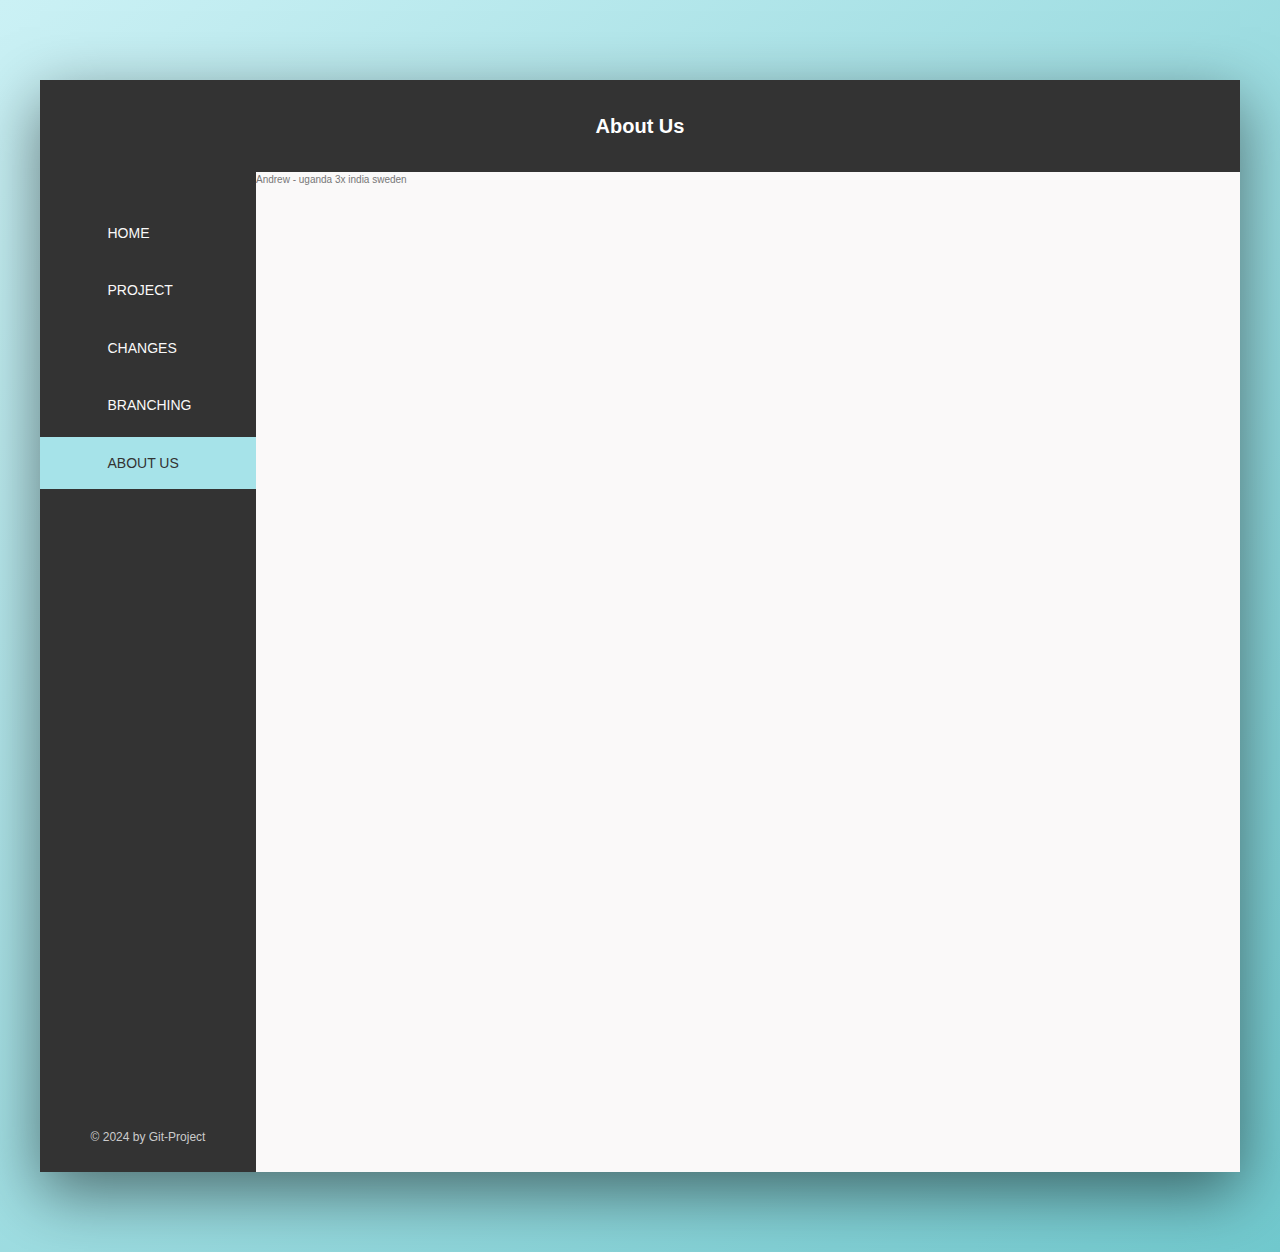
==== about-us.html @ fc48f602 "added about-us.html and updated information inside for chosen page" ====
<!DOCTYPE html>
<html lang="en">

<head>
    <meta charset="UTF-8">
    <meta name="viewport" content="width=device-width, initial-scale=1.0">
    <title>GIT Assignment</title>
    <link rel="stylesheet" href="styles/index.css">
    <link rel="stylesheet" href="styles/layout.css">
    <link rel="stylesheet" href="styles/variables.css">
    <link rel="stylesheet" href="styles/components.css">
</head>

<body>
    <div class="container">
        <header class="header">
            <h1 class="header__page-title">
                About Us
            </h1>
        </header>
        <div class="content">
            <div class="sidebar">
                <ul class="side-nav">
                    <li class="side-nav__item">
                        <a href="#" class="side-nav__link">
                            <svg class="side-nav__icon">
                                <use xlink:href="img/sprite.svg#icon-home"></use>
                            </svg>
                            <span>Home</span>
                        </a>
                    </li>
                    <li class="side-nav__item">
                        <a href="#" class="side-nav__link">
                            <svg class="side-nav__icon">
                                <use xlink:href="img/sprite.svg#icon-aircraft-take-off"></use>
                            </svg>
                            <span>Project</span>
                        </a>
                    </li>
                    <li class="side-nav__item">
                        <a href="#" class="side-nav__link">
                            <svg class="side-nav__icon">
                                <use xlink:href="img/sprite.svg#icon-key"></use>
                            </svg>
                            <span>Changes</span>
                        </a>
                    </li>
                    <li class="side-nav__item">
                        <a href="#" class="side-nav__link">
                            <svg class="side-nav__icon">
                                <use xlink:href="img/sprite.svg#icon-map"></use>
                            </svg>
                            <span>Branching</span>
                        </a>
                    </li>
                    <li class="side-nav__item side-nav__item--active">
                        <a href="#" class="side-nav__link side-nav__link--active"> 
                            <svg class="side-nav__icon">
                                <use xlink:href="img/sprite.svg#icon-map"></use>
                            </svg>
                            <span>About us</span>
                        </a>
                    </li>
                </ul>
                <div class="legal">
                    &copy; 2024 by Git-Project
                </div>
            </div>
            <div class="main-content">
                <!--Here we will put our content, erase the filler class and div-->
                <div class="filler">
                  Andrew - uganda
                  3x india
                  sweden
                </div>
                <!--Ends here-->
            </div>
        </div>
    </div>
</body>

</html>
---- styles/index.css ----
* {
    margin: 0;
    padding: 0;
}

*,
*::before,
*::after {
    box-sizing: border-box;
}

html {
    font-size: 62.5%;
    min-height: 100vh;
}

body {
    color: var(--grey-dark-2);
    font-family: "Open Sans", sans-serif;
    font-weight: 400;
    line-height: 1.6;
    background-image: linear-gradient(to right bottom, var(--color-primary-light), var(--color-primary-dark));
    background-size: cover;
    background-repeat: no-repeat;
}
---- styles/layout.css ----
.container {
    max-width: 120rem;
    margin: 8rem auto;
    background-color: var(--grey-light-1);
    box-shadow: var(--shadow-dark);

    /* TEMP HEIGH, we make this auto adjusted with content later */

    display: flex;
    flex-direction: column;

}

.header {
    background-color: var(--grey-dark-1);
    padding: 3rem;
    text-align: center;

    h1 {
        color: #fff;
    }
}

.content {
    display: flex;
    flex-direction: row;
}

.sidebar {
    display: flex;
    flex: 0 0 18%;
    background-color: var(--grey-dark-1);
    flex-direction: column;
    justify-content: space-between;
}

.main-content {
    flex-grow: 1;
    background: var(--grey-light-1);
}

.filler {
    height: 100rem;
}
---- styles/variables.css ----
:root {
    --color-primary: #A6E3E9;
    --color-primary-light: #CBF1F5;
    --color-primary-dark: #71C9CE;

    --grey-light-1: #faf9f9;
    --grey-light-2: #f4f2f2;
    --grey-light-3: #f0eeee;
    --grey-light-4: #ccc;

    --grey-dark-1: #333;
    --grey-dark-2: #777;
    --grey-dark-3: #999;

    --shadow-dark: 0 2rem 6rem rgba(0, 0, 0, 0.5);
    --shadow-light: 0 2rem 5rem rgba(0, 0, 0, 0.075);
    --line: 1px solid var(--grey-light-3);
}
---- styles/components.css ----
.side-nav {
    font-size: 1.4rem;
    list-style: none;
    margin-top: 3.5rem;
}

.side-nav__item {
    position: relative;

    &:not(:last-child) {
        margin-bottom: .5rem;
    }
}

.side-nav__item::before {
    content: "";
    position: absolute;
    top: 0;
    left: 0;
    height: 100%;
    width: 3px;
    background-color: var(--color-primary);
    transform: scaleY(0);
}

.side-nav__item:hover::before,
.side-nav__item--active::before {
    transform: scaleY(1);
    width: 100%;
    transition: transform .2s, width .4s cubic-bezier(1, 0, 0, 1) .2s, background-color .1s;
}

.side-nav__link.side-nav__link--active {

    &:link,
    &:visited {
        color: var(--grey-dark-1);
    }
}

.side-nav__item:active::before {
    background-color: var(--color-primary-light);
}


.side-nav__link {

    &:link,
    &:visited {
        color: var(--grey-light-1);
        text-decoration: none;
        text-transform: uppercase;
        display: block;
        padding: 1.5rem 3rem;
        display: flex;
        align-items: center;
        z-index: 1;
        position: relative;
        transition: none;
    }

    &:hover {
        color: var(--grey-dark-1);
        transition: color 0s .4s;
    }
}

.side-nav__icon {
    width: 1.75rem;
    height: 1.75rem;
    margin-right: 2rem;
    fill: currentColor;
}

.legal {
    font-size: 1.2rem;
    text-align: center;
    padding: 2.5rem;
    color: var(--grey-light-4);
}
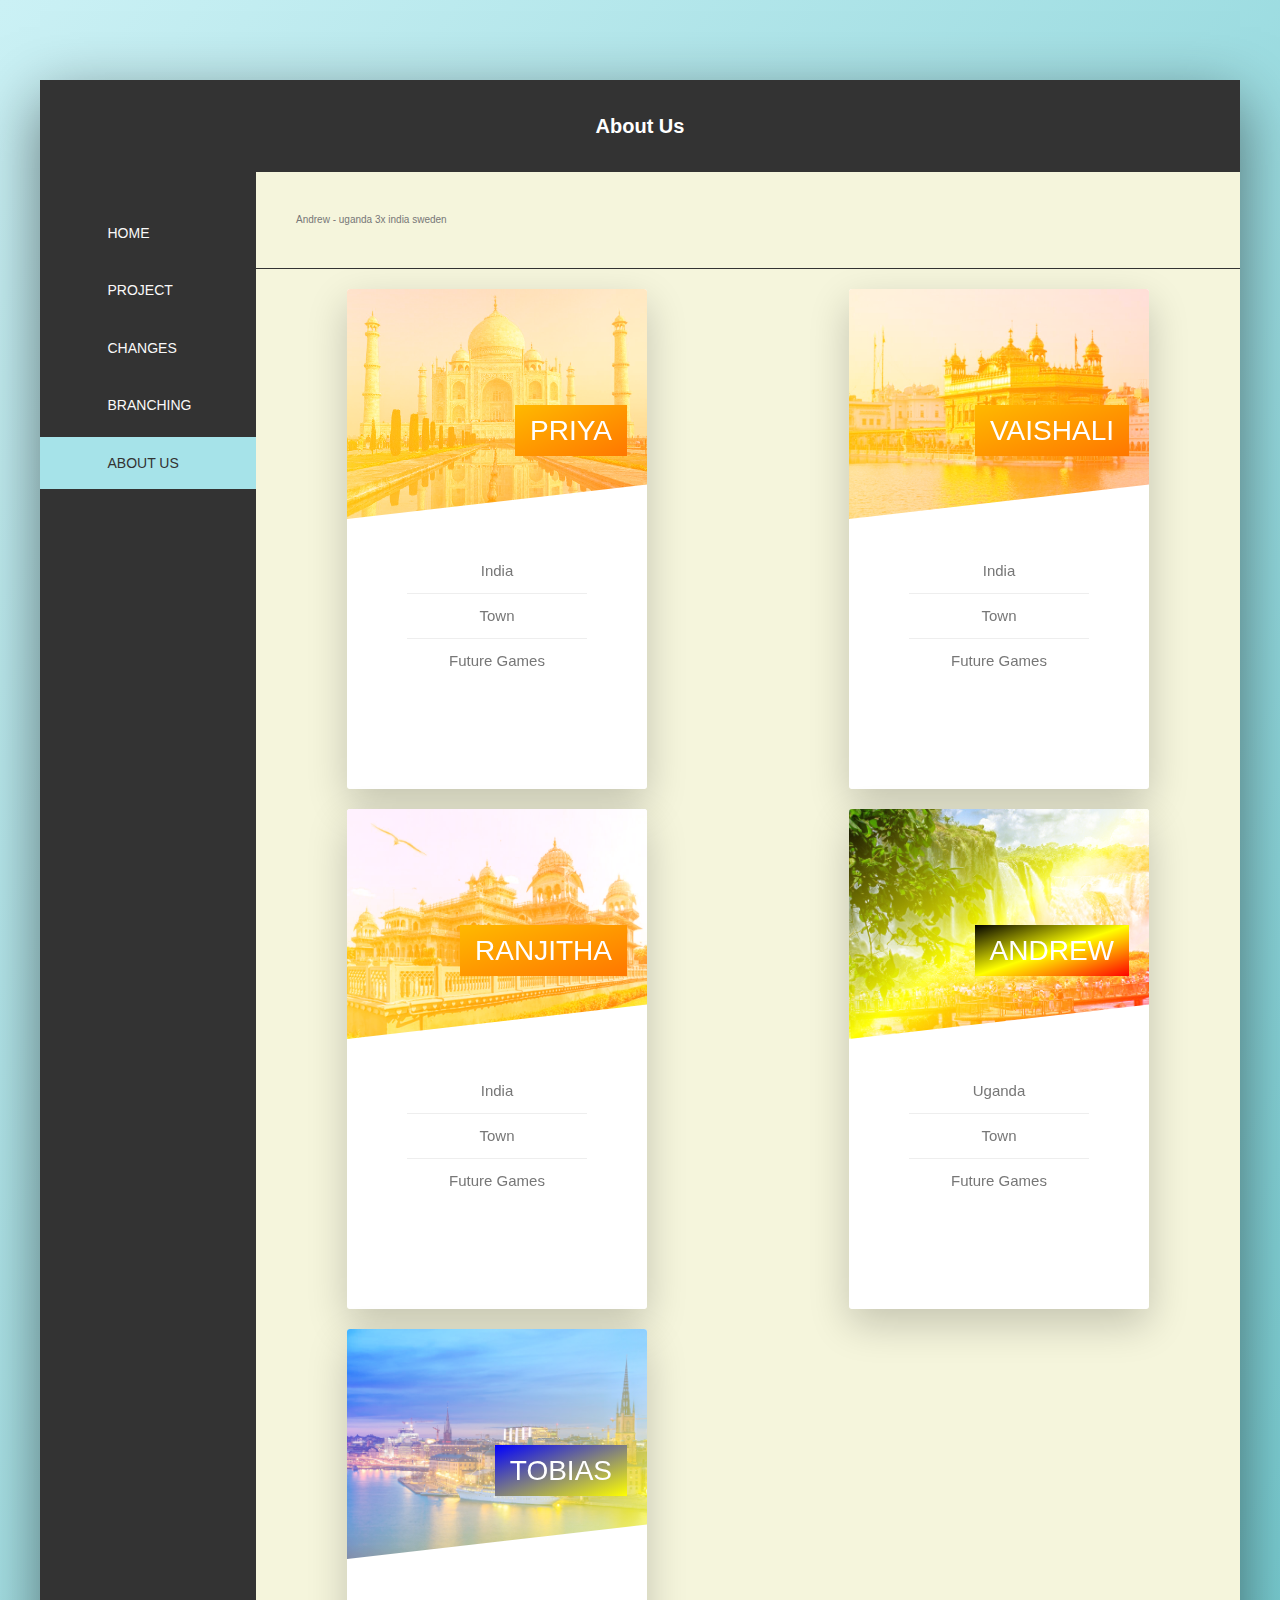
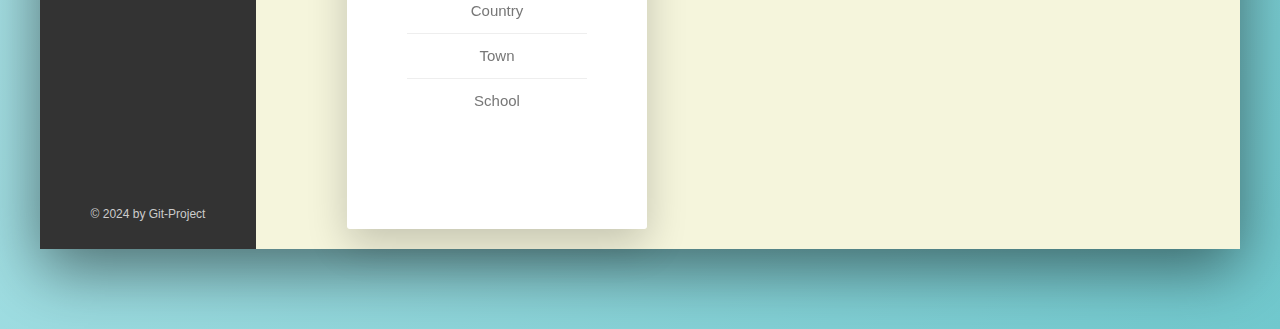
==== commit f6ee9db1: "updated about-us page and created card component" ====
--- a/about-us.html
+++ b/about-us.html
@@ -9,6 +9,7 @@
     <link rel="stylesheet" href="styles/layout.css">
     <link rel="stylesheet" href="styles/variables.css">
     <link rel="stylesheet" href="styles/components.css">
+    <link rel="stylesheet" href="styles/card.css">
 </head>
 
 <body>
@@ -54,7 +55,7 @@
                         </a>
                     </li>
                     <li class="side-nav__item side-nav__item--active">
-                        <a href="#" class="side-nav__link side-nav__link--active"> 
+                        <a href="#" class="side-nav__link side-nav__link--active">
                             <svg class="side-nav__icon">
                                 <use xlink:href="img/sprite.svg#icon-map"></use>
                             </svg>
@@ -68,10 +69,146 @@
             </div>
             <div class="main-content">
                 <!--Here we will put our content, erase the filler class and div-->
-                <div class="filler">
-                  Andrew - uganda
-                  3x india
-                  sweden
+                <div class=".about-us">
+                    <div class="about-us__intro">
+                        Andrew - uganda
+                        3x india
+                        sweden
+                    </div>
+                    <div class="about-us__grid">
+                        <div class="grid__item">
+                            <div class="card">
+                                <div class="card__side card__side--front">
+                                    <div class="card__picture card__picture--india-1">
+                                        &nbsp;
+                                    </div>
+                                    <h4 class="card__heading">
+                                        <span class="card__heading-span card__heading-span--india">
+                                            Priya
+                                        </span>
+                                    </h4>
+                                    <div class="card__details">
+                                        <ul>
+                                            <li>India</li>
+                                            <li>Town</li>
+                                            <li>Future Games</li>
+                                        </ul>
+                                    </div>
+                                </div>
+
+                                <div class="card__side card__side--back card--india">
+                                    <div class="card__flag--india">
+                                    </div>
+                                </div>
+                            </div>
+                        </div>
+
+                        <div class="grid__item">
+                            <div class="card">
+                                <div class="card__side card__side--front">
+                                    <div class="card__picture card__picture--india-2">
+                                        &nbsp;
+                                    </div>
+                                    <h4 class="card__heading">
+                                        <span class="card__heading-span card__heading-span--india">
+                                            Vaishali
+                                        </span>
+                                    </h4>
+                                    <div class="card__details">
+                                        <ul>
+                                            <li>India</li>
+                                            <li>Town</li>
+                                            <li>Future Games</li>
+                                        </ul>
+                                    </div>
+                                </div>
+
+                                <div class="card__side card__side--back card--india">
+                                    <div class="card__flag--india">
+                                    
+                                    </div>
+                                </div>
+                            </div>
+                        </div>
+                        <div class="grid__item">
+                            <div class="card">
+                                <div class="card__side card__side--front">
+                                    <div class="card__picture card__picture--india-3">
+                                        &nbsp;
+                                    </div>
+                                    <h4 class="card__heading">
+                                        <span class="card__heading-span card__heading-span--india">
+                                            Ranjitha
+                                        </span>
+                                    </h4>
+                                    <div class="card__details">
+                                        <ul>
+                                            <li>India</li>
+                                            <li>Town</li>
+                                            <li>Future Games</li>
+                                        </ul>
+                                    </div>
+                                </div>
+
+                                <div class="card__side card__side--back card--india">
+                                    <div class="card__flag--india">
+                                    
+                                    </div>
+                                </div>
+                            </div>
+                        </div>
+                        <div class="grid__item">
+                            <div class="card">
+                                <div class="card__side card__side--front">
+                                    <div class="card__picture card__picture--uganda">
+                                    </div>
+                                    <h4 class="card__heading">
+                                        <span class="card__heading-span card__heading-span--uganda">
+                                            Andrew
+                                        </span>
+                                    </h4>
+                                    <div class="card__details">
+                                        <ul>
+                                            <li>Uganda</li>
+                                            <li>Town</li>
+                                            <li>Future Games</li>
+                                        </ul>
+                                    </div>
+                                </div>
+
+                                <div class="card__side card__side--back card--uganda">
+                                    <div class="card__flag--uganda"></div>
+                                </div>
+                            </div>
+                        </div>
+                        <div class="grid__item">
+                            <div class="card">
+                                <div class="card__side card__side--front">
+                                    <div class="card__picture card__picture--sweden">
+                                        &nbsp;
+                                    </div>
+                                    <h4 class="card__heading">
+                                        <span class="card__heading-span card__heading-span--sweden">
+                                            Tobias
+                                        </span>
+                                    </h4>
+                                    <div class="card__details">
+                                        <ul>
+                                            <li>Country</li>
+                                            <li>Town</li>
+                                            <li>School</li>
+                                        </ul>
+                                    </div>
+                                </div>
+
+                                <div class="card__side card__side--back card--sweden">
+                                    <div class="card__flag--sweden">
+                                        asdf
+                                    </div>
+                                </div>
+                            </div>
+                        </div>
+                    </div>
                 </div>
                 <!--Ends here-->
             </div>
--- a/styles/variables.css
+++ b/styles/variables.css
@@ -15,4 +15,7 @@
     --shadow-dark: 0 2rem 6rem rgba(0, 0, 0, 0.5);
     --shadow-light: 0 2rem 5rem rgba(0, 0, 0, 0.075);
     --line: 1px solid var(--grey-light-3);
+
+    --color-india-light: #ffb900;
+    --color-india-dark: #ff7700;
 }--- a/styles/components.css
+++ b/styles/components.css
@@ -77,4 +77,28 @@
     text-align: center;
     padding: 2.5rem;
     color: var(--grey-light-4);
+}
+
+.about-us__intro {
+    padding: 4rem;
+    background-color: beige;
+    border-bottom: 1px var(--grey-dark-1) solid;
+}
+
+.about-us__grid {
+    display: grid;
+    grid-template-columns: 1fr 1fr;
+    grid-template-rows: 1fr 1fr fr1 1fr;
+    gap: 2rem;
+    background-color: beige;
+    padding-top: 2rem;
+}
+
+.grid__item {
+    width: 100%;
+
+    &:last-child {
+
+        margin-bottom: 2rem;
+    }
 }--- a/styles/card.css
+++ b/styles/card.css
@@ -0,0 +1,169 @@
+.about-us__grid {
+    display: grid;
+    grid-template-columns: 1fr 1fr;
+    grid-template-rows: 1fr 1fr fr1 1fr;
+    gap: 2rem;
+    background-color: beige;
+}
+
+.grid__item {
+    width: 100%;
+
+    &:last-child {
+
+        margin-bottom: 2rem;
+    }
+}
+
+.card {
+    perspective: 150rem;
+    height: 50rem;
+    max-width: 30rem;
+    position: relative;
+    top: 50%;
+    left: 50%;
+    transform: translate(-50%, -50%);
+
+}
+
+.card__side {
+    border-radius: .3rem;
+    box-shadow: 0 1.5rem 4rem #00000033;
+    height: 50rem;
+    transition: all .2s ease;
+    min-width: 30rem;
+    backface-visibility: hidden;
+    overflow: hidden;
+    position: absolute;
+}
+
+.card__side--front {
+    background-color: #fff;
+}
+
+.card__side--back {
+    transform: rotateY(180deg);
+}
+
+.card:hover .card__side--front {
+    transform: rotateY(-180deg);
+}
+
+.card:hover .card__side--back {
+    transform: rotateY(0);
+}
+
+.card--india {
+    background-image: linear-gradient(to bottom, #ffb900, #fff, green);
+}
+
+.card--uganda {
+    background-image: linear-gradient(to bottom, black, yellow, red);
+}
+
+.card--sweden {
+    background-image: linear-gradient(to bottom, blue, yellow);
+}
+
+.card__flag--india {
+    margin-top: 50%;
+    height: 100%;
+    background-size: contain;
+    background-repeat: no-repeat;
+    background-blend-mode: screen;
+    background-image: url("../img/india-flag.png");
+}
+
+.card__flag--uganda {
+    margin-top: 50%;
+    height: 100%;
+    background-size: contain;
+    background-repeat: no-repeat;
+    background-blend-mode: screen;
+    background-image: url("../img/uganda-flag.png");
+}
+.card__flag--sweden {
+    margin-top: 50%;
+    height: 100%;
+    background-size: contain;
+    background-repeat: no-repeat;
+    background-blend-mode: screen;
+    background-image: url("../img/swedish-flag.png");
+}
+
+/* Front styling */
+
+.card__picture {
+    clip-path: polygon(0 0, 100% 0, 100% 85%, 0 100%);
+    height: 23rem;
+    background-size: cover;
+    background-blend-mode: screen;
+}
+
+.card__picture--india-1 {
+    background-image: linear-gradient(to right, var(--color-india-light), var(--color-india-dark)), url("../img/Taj-Mahal.jpg");
+}
+
+.card__picture--india-2 {
+    background-image: linear-gradient(to right, var(--color-india-light), var(--color-india-dark)), url("../img/Golden-Temple.jpg");
+}
+
+.card__picture--india-3 {
+    background-image: linear-gradient(to right, var(--color-india-light), var(--color-india-dark)), url("../img/albert-museum.jpg");
+}
+
+.card__picture--uganda {
+    background-image: linear-gradient(to right bottom, black, yellow, red), url("../img/uganda-waterfall-new.jpg");
+}
+
+.card__picture--sweden {
+    background-image: linear-gradient(to right bottom, blue, yellow), url("../img/stockholm.jpg");
+}
+
+.card__heading {
+    position: absolute;
+    top: 12rem;
+    right: 2rem;
+    text-align: right;
+    font-size: 2.8rem;
+    font-weight: 300;
+    text-transform: uppercase;
+    color: #fff;
+    width: 60%;
+}
+
+.card__heading-span {
+    padding: 1rem 1.5rem;
+}
+
+.card__heading-span--india {
+    background-image: linear-gradient(to right bottom, var(--color-india-light), var(--color-india-dark));
+}
+
+.card__heading-span--uganda {
+    background-image: linear-gradient(to right bottom, black, yellow, red);
+}
+
+.card__heading-span--sweden {
+    background-image: linear-gradient(to right bottom, Blue, yellow);
+}
+
+.card__details {
+    ul {
+        list-style: none;
+        width: 80%;
+        margin: 0 auto;
+        padding: 3rem;
+
+        li {
+            text-align: center;
+            font-size: 1.5rem;
+            padding: 1rem;
+
+            &:not(:last-child) {
+                border-bottom: 1px solid #eee;
+
+            }
+        }
+    }
+}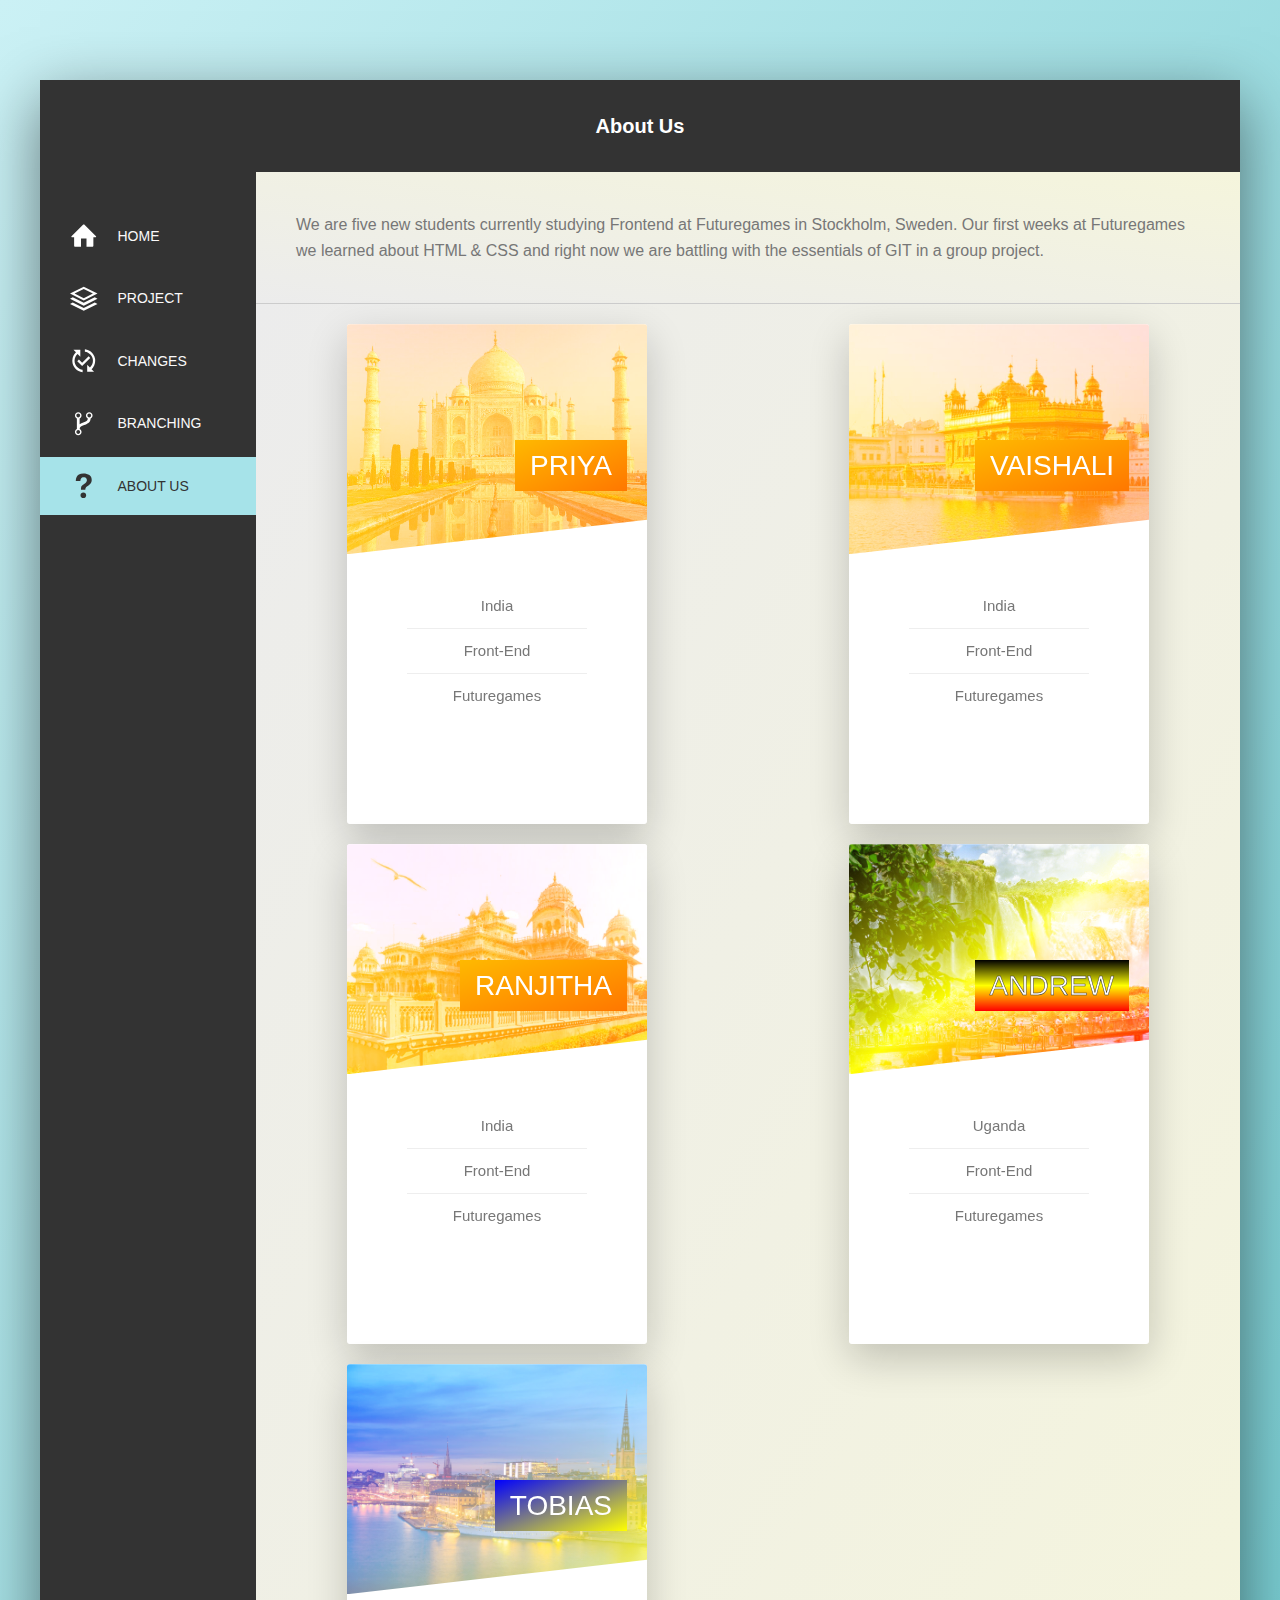
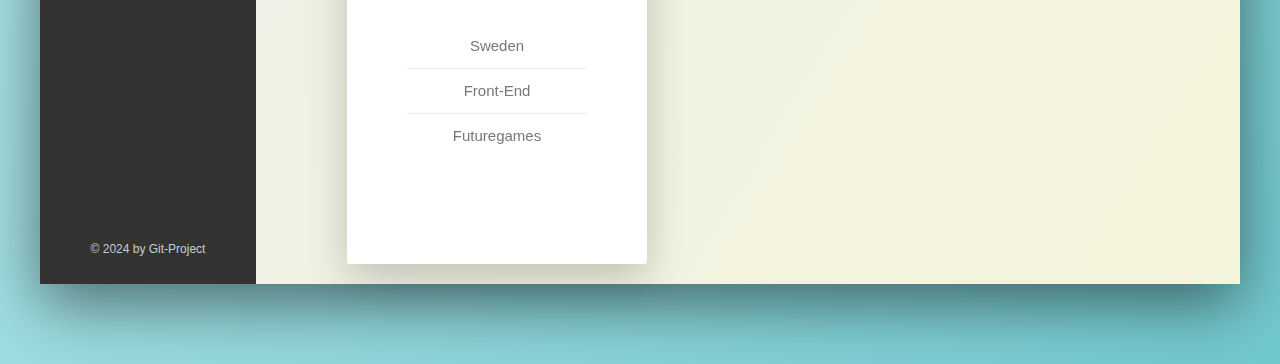
==== commit 3b64712f: "added new svg icons, took away serverside xlink href, updated cards and some minor css fixes" ====
--- a/about-us.html
+++ b/about-us.html
@@ -24,40 +24,56 @@
                 <ul class="side-nav">
                     <li class="side-nav__item">
                         <a href="#" class="side-nav__link">
-                            <svg class="side-nav__icon">
-                                <use xlink:href="img/sprite.svg#icon-home"></use>
+                            <svg class="side-nav__icon" version="1.1" xmlns="http://www.w3.org/2000/svg" width="20"
+                                height="20" viewBox="0 0 20 20">
+                                <path
+                                    d="M18.672 11h-1.672v6c0 0.445-0.194 1-1 1h-4v-6h-4v6h-4c-0.806 0-1-0.555-1-1v-6h-1.672c-0.598 0-0.47-0.324-0.060-0.748l8.024-8.032c0.195-0.202 0.451-0.302 0.708-0.312 0.257 0.010 0.513 0.109 0.708 0.312l8.023 8.031c0.411 0.425 0.539 0.749-0.059 0.749z">
+                                </path>
                             </svg>
                             <span>Home</span>
                         </a>
                     </li>
                     <li class="side-nav__item">
                         <a href="#" class="side-nav__link">
-                            <svg class="side-nav__icon">
-                                <use xlink:href="img/sprite.svg#icon-aircraft-take-off"></use>
+                            <svg class="side-nav__icon" version="1.1" xmlns="http://www.w3.org/2000/svg" width="32"
+                                height="32" viewBox="0 0 32 32">
+                                <path
+                                    d="M32 10l-16-8-16 8 16 8 16-8zM16 4.655l10.689 5.345-10.689 5.345-10.689-5.345 10.689-5.345zM28.795 14.398l3.205 1.602-16 8-16-8 3.205-1.602 12.795 6.398zM28.795 20.398l3.205 1.602-16 8-16-8 3.205-1.602 12.795 6.398z">
+                                </path>
                             </svg>
                             <span>Project</span>
                         </a>
                     </li>
                     <li class="side-nav__item">
                         <a href="#" class="side-nav__link">
-                            <svg class="side-nav__icon">
-                                <use xlink:href="img/sprite.svg#icon-key"></use>
-                            </svg>
+                            <svg class="side-nav__icon" version="1.1" xmlns="http://www.w3.org/2000/svg" width="24"
+                                height="24" viewBox="0 0 24 24">
+                                <path
+                                    d="M17.672 9.516l-7.078 7.078-4.266-4.219 1.453-1.406 2.813 2.813 5.672-5.672zM3.984 12q0-1.734 0.727-3.258t1.898-2.602l2.391 2.344v-6h-6l2.203 2.203q-1.453 1.359-2.32 3.258t-0.867 4.055q0 1.969 0.68 3.68t1.898 3.047 2.859 2.18 3.563 1.031v-2.016q-1.5-0.188-2.766-0.867t-2.227-1.758-1.5-2.414-0.539-2.883zM21.984 12q0-1.969-0.68-3.68t-1.898-3.047-2.859-2.18-3.563-1.031v2.016q1.5 0.188 2.766 0.867t2.227 1.758 1.5 2.414 0.539 2.883q0 1.734-0.727 3.258t-1.898 2.602l-2.391-2.344v6h6l-2.203-2.203q1.453-1.359 2.32-3.258t0.867-4.055z">
+                                </path>
+                            </svg>
+
                             <span>Changes</span>
                         </a>
                     </li>
                     <li class="side-nav__item">
                         <a href="#" class="side-nav__link">
-                            <svg class="side-nav__icon">
-                                <use xlink:href="img/sprite.svg#icon-map"></use>
+                            <svg class="side-nav__icon" version="1.1" xmlns="http://www.w3.org/2000/svg" width="20"
+                                height="20" viewBox="0 0 20 20">
+                                <path
+                                    d="M16.4 4c0-1.326-1.074-2.4-2.4-2.4s-2.4 1.074-2.4 2.4c0 0.961 0.568 1.784 1.384 2.167-0.082 1.584-1.27 2.122-3.335 2.896-0.87 0.327-1.829 0.689-2.649 1.234v-4.121c0.825-0.38 1.4-1.209 1.4-2.176 0-1.326-1.074-2.4-2.4-2.4s-2.4 1.074-2.4 2.4c0 0.967 0.576 1.796 1.4 2.176v7.649c-0.825 0.379-1.4 1.208-1.4 2.175 0 1.326 1.074 2.4 2.4 2.4s2.4-1.075 2.4-2.4c0-0.961-0.568-1.784-1.384-2.167 0.082-1.583 1.271-2.122 3.335-2.896 2.030-0.762 4.541-1.711 4.64-4.756 0.829-0.378 1.409-1.21 1.409-2.181zM6 2.615c0.764 0 1.384 0.619 1.384 1.385 0 0.764-0.62 1.385-1.384 1.385s-1.384-0.621-1.384-1.385c0-0.766 0.619-1.385 1.384-1.385zM6 17.385c-0.766 0-1.385-0.621-1.385-1.385 0-0.766 0.619-1.385 1.385-1.385 0.764 0 1.384 0.619 1.384 1.385 0 0.764-0.62 1.385-1.384 1.385zM14 5.385c-0.766 0-1.385-0.621-1.385-1.385 0-0.766 0.619-1.385 1.385-1.385 0.764 0 1.384 0.619 1.384 1.385 0 0.764-0.62 1.385-1.384 1.385z">
+                                </path>
                             </svg>
                             <span>Branching</span>
                         </a>
                     </li>
                     <li class="side-nav__item side-nav__item--active">
                         <a href="#" class="side-nav__link side-nav__link--active">
-                            <svg class="side-nav__icon">
-                                <use xlink:href="img/sprite.svg#icon-map"></use>
+                            <svg class="side-nav__icon" version="1.1" xmlns="http://www.w3.org/2000/svg" width="20"
+                                height="20" viewBox="0 0 20 20">
+                                <path
+                                    d="M14.090 2.233c-1.14-0.822-2.572-1.233-4.296-1.233-1.311 0-2.418 0.289-3.317 0.868-1.427 0.906-2.185 2.445-2.277 4.615h3.307c0-0.633 0.185-1.24 0.553-1.828 0.369-0.586 0.995-0.879 1.878-0.879 0.898 0 1.517 0.238 1.854 0.713 0.339 0.477 0.508 1.004 0.508 1.582 0 0.504-0.252 0.965-0.557 1.383-0.167 0.244-0.387 0.469-0.661 0.674 0 0-1.793 1.15-2.58 2.074-0.456 0.535-0.497 1.338-0.538 2.488-0.002 0.082 0.029 0.252 0.315 0.252s2.316 0 2.571 0c0.256 0 0.309-0.189 0.312-0.274 0.018-0.418 0.064-0.633 0.141-0.875 0.144-0.457 0.538-0.855 0.979-1.199l0.91-0.627c0.822-0.641 1.477-1.166 1.767-1.578 0.494-0.676 0.842-1.51 0.842-2.5-0.001-1.615-0.571-2.832-1.711-3.656zM9.741 14.924c-1.139-0.035-2.079 0.754-2.115 1.99-0.035 1.234 0.858 2.051 1.998 2.084 1.189 0.035 2.104-0.727 2.141-1.963 0.034-1.236-0.834-2.076-2.024-2.111z">
+                                </path>
                             </svg>
                             <span>About us</span>
                         </a>
@@ -71,9 +87,9 @@
                 <!--Here we will put our content, erase the filler class and div-->
                 <div class=".about-us">
                     <div class="about-us__intro">
-                        Andrew - uganda
-                        3x india
-                        sweden
+                        We are five new students currently studying Frontend at Futuregames in Stockholm, Sweden. Our
+                        first weeks at Futuregames we learned about HTML & CSS and right now we are battling with the
+                        essentials of GIT in a group project.
                     </div>
                     <div class="about-us__grid">
                         <div class="grid__item">
@@ -90,8 +106,8 @@
                                     <div class="card__details">
                                         <ul>
                                             <li>India</li>
-                                            <li>Town</li>
-                                            <li>Future Games</li>
+                                            <li>Front-End</li>
+                                            <li>Futuregames</li>
                                         </ul>
                                     </div>
                                 </div>
@@ -117,15 +133,15 @@
                                     <div class="card__details">
                                         <ul>
                                             <li>India</li>
-                                            <li>Town</li>
-                                            <li>Future Games</li>
+                                            <li>Front-End</li>
+                                            <li>Futuregames</li>
                                         </ul>
                                     </div>
                                 </div>
 
                                 <div class="card__side card__side--back card--india">
                                     <div class="card__flag--india">
-                                    
+
                                     </div>
                                 </div>
                             </div>
@@ -144,15 +160,15 @@
                                     <div class="card__details">
                                         <ul>
                                             <li>India</li>
-                                            <li>Town</li>
-                                            <li>Future Games</li>
+                                            <li>Front-End</li>
+                                            <li>Futuregames</li>
                                         </ul>
                                     </div>
                                 </div>
 
                                 <div class="card__side card__side--back card--india">
                                     <div class="card__flag--india">
-                                    
+
                                     </div>
                                 </div>
                             </div>
@@ -170,8 +186,8 @@
                                     <div class="card__details">
                                         <ul>
                                             <li>Uganda</li>
-                                            <li>Town</li>
-                                            <li>Future Games</li>
+                                            <li>Front-End</li>
+                                            <li>Futuregames</li>
                                         </ul>
                                     </div>
                                 </div>
@@ -194,16 +210,15 @@
                                     </h4>
                                     <div class="card__details">
                                         <ul>
-                                            <li>Country</li>
-                                            <li>Town</li>
-                                            <li>School</li>
+                                            <li>Sweden</li>
+                                            <li>Front-End</li>
+                                            <li>Futuregames</li>
                                         </ul>
                                     </div>
                                 </div>
 
                                 <div class="card__side card__side--back card--sweden">
                                     <div class="card__flag--sweden">
-                                        asdf
                                     </div>
                                 </div>
                             </div>
--- a/styles/components.css
+++ b/styles/components.css
@@ -36,6 +36,10 @@
     &:visited {
         color: var(--grey-dark-1);
     }
+
+    .side-nav__icon {
+        fill: var(--grey-dark-1);
+    }
 }
 
 .side-nav__item:active::before {
@@ -62,14 +66,19 @@
     &:hover {
         color: var(--grey-dark-1);
         transition: color 0s .4s;
+
+        .side-nav__icon {
+            fill: var(--grey-dark-1);
+            transition: fill 0s .4s;
+        }
     }
 }
 
 .side-nav__icon {
-    width: 1.75rem;
-    height: 1.75rem;
+    width: 2.75rem;
+    height: 2.75rem;
     margin-right: 2rem;
-    fill: currentColor;
+    fill: #fff;
 }
 
 .legal {
@@ -81,24 +90,20 @@
 
 .about-us__intro {
     padding: 4rem;
-    background-color: beige;
-    border-bottom: 1px var(--grey-dark-1) solid;
+    background-image: linear-gradient(to left bottom, #f5f5dc, #ececec);
+    border-bottom: 1px var(--grey-light-4) solid;
+    font-size: 1.6rem;
 }
 
 .about-us__grid {
     display: grid;
     grid-template-columns: 1fr 1fr;
-    grid-template-rows: 1fr 1fr fr1 1fr;
+    grid-template-rows: 1fr 1fr 1fr;
     gap: 2rem;
-    background-color: beige;
-    padding-top: 2rem;
+    padding: 2rem 0;
+    background-image: linear-gradient(to right bottom, #ececec, #f5f5dc);
 }
 
 .grid__item {
     width: 100%;
-
-    &:last-child {
-
-        margin-bottom: 2rem;
-    }
 }--- a/styles/card.css
+++ b/styles/card.css
@@ -1,20 +1,3 @@
-.about-us__grid {
-    display: grid;
-    grid-template-columns: 1fr 1fr;
-    grid-template-rows: 1fr 1fr fr1 1fr;
-    gap: 2rem;
-    background-color: beige;
-}
-
-.grid__item {
-    width: 100%;
-
-    &:last-child {
-
-        margin-bottom: 2rem;
-    }
-}
-
 .card {
     perspective: 150rem;
     height: 50rem;
@@ -70,7 +53,6 @@
     height: 100%;
     background-size: contain;
     background-repeat: no-repeat;
-    background-blend-mode: screen;
     background-image: url("../img/india-flag.png");
 }
 
@@ -79,15 +61,14 @@
     height: 100%;
     background-size: contain;
     background-repeat: no-repeat;
-    background-blend-mode: screen;
     background-image: url("../img/uganda-flag.png");
 }
+
 .card__flag--sweden {
     margin-top: 50%;
     height: 100%;
     background-size: contain;
     background-repeat: no-repeat;
-    background-blend-mode: screen;
     background-image: url("../img/swedish-flag.png");
 }
 
@@ -141,7 +122,8 @@
 }
 
 .card__heading-span--uganda {
-    background-image: linear-gradient(to right bottom, black, yellow, red);
+    -webkit-text-stroke: .5px #333;
+    background-image: linear-gradient(to bottom, black, yellow, red);
 }
 
 .card__heading-span--sweden {
